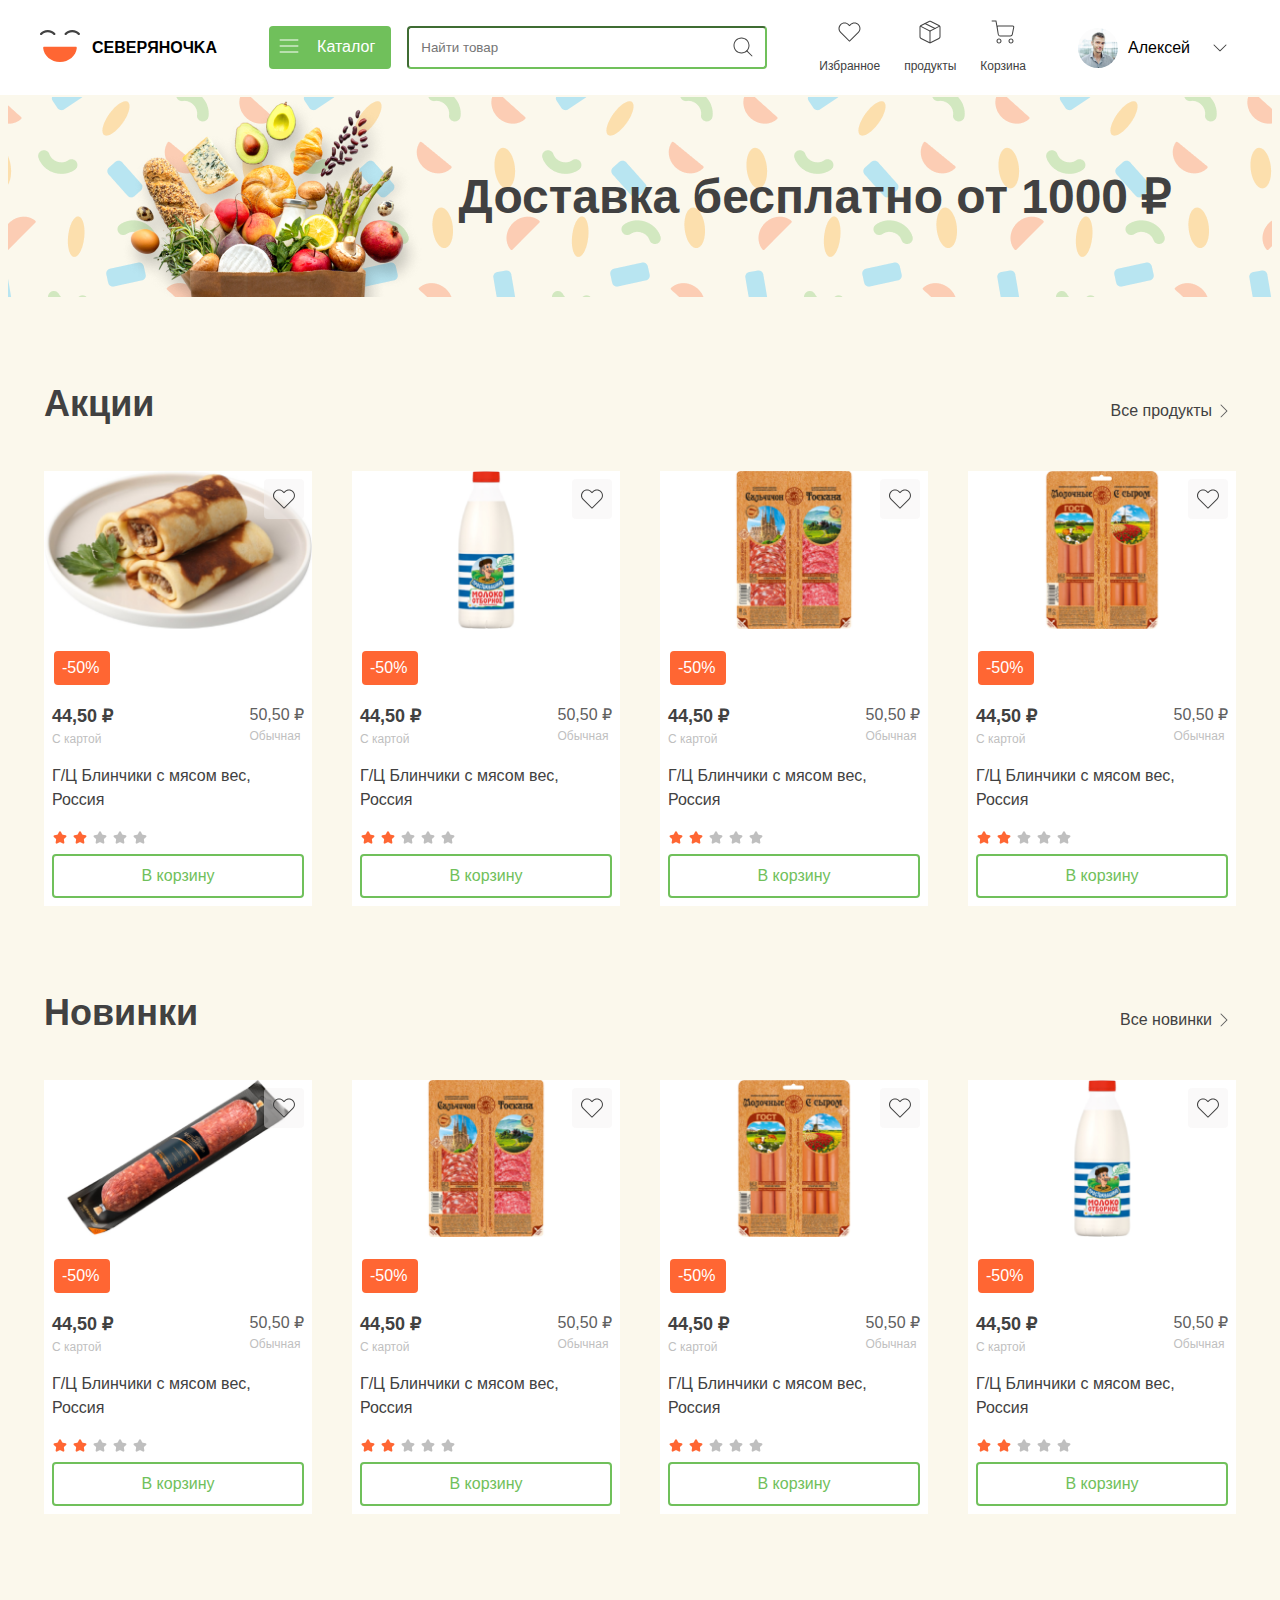
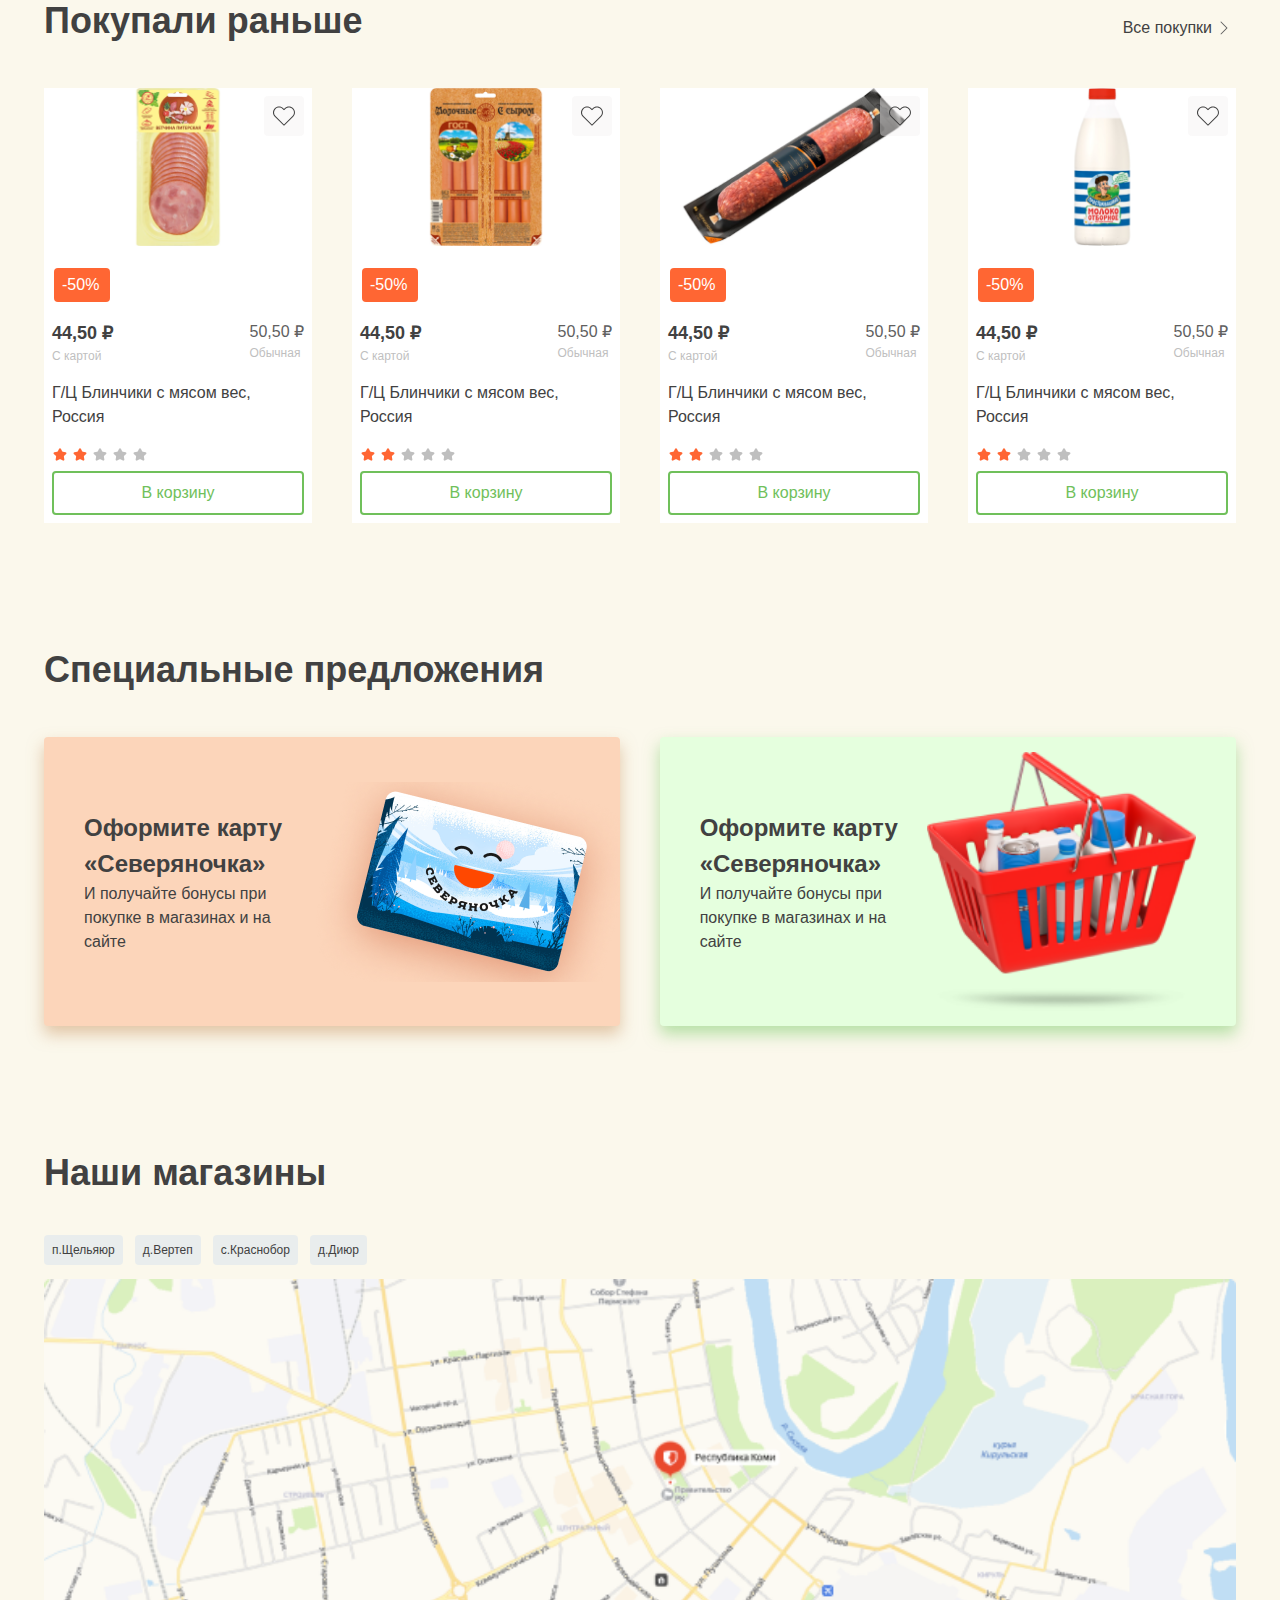
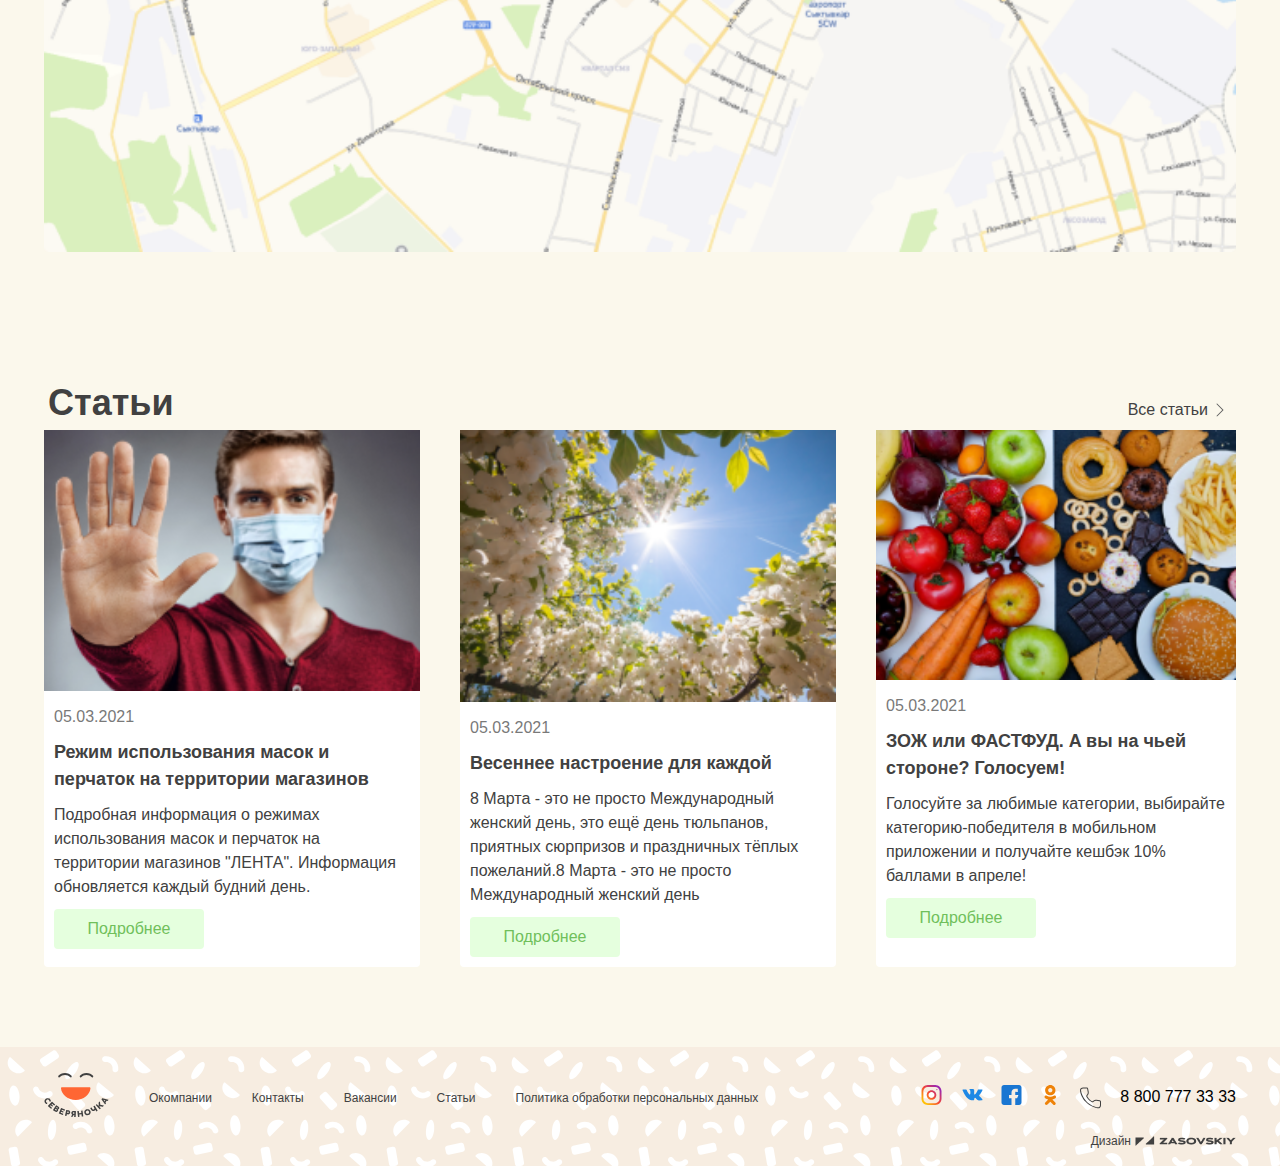
==== index.html @ 09db4077 "first commit" ====
<!DOCTYPE html>
<html lang="en">

<head>
   <meta charset="UTF-8">
   <meta name="viewport" content="width=device-width, initial-scale=1.0">
   <title>Document</title>
   <link rel="stylesheet" href="./css/home.min.css">
</head>

<body>

   <nav>
      <div class="nav__container container">
         <div class="logo">
            <a href="#"><img src="./images/main_logo.svg" alt=""></a>
            <p>CEBEPЯHOЧKA</p>
         </div>
         <div class="search">
            <div class="katalog">
               <button><img src="./images/menu_icon.svg" alt=""></button>
               <a href="./page/categories.html">Каталог</a>
            </div>
            <div class="nav__input">
               <input type="text" placeholder="Найти товар">
               <img src="./images/search_img.svg" alt="">
            </div>
         </div>
         <div class="nav__list">
            <ul class="nav__items">
               <li class="nav__item">
                  <img src="./images/like_logo.svg" alt=""> <br>
                  <a href="./page/favorite.html" class="nav__link">Избранное</a>
               </li>

               <li class="nav__item">
                  <img src="./images/product_logo.svg" alt=""> <br>
                  <a href="./page/product.html" class="nav__link">продукты</a>
               </li>

               <li class="nav__item">
                  <img src="./images/korzinka_logo.svg" alt=""> <br>
                  <a href="./page/cart.html" class="nav__link">Корзина</a>
               </li>
            </ul>
         </div>
         <div class="nav__user">
            <img src="./images/user_img.svg" alt="">
            <p>Алексей</p>
            <img src="./images/Button_arrow.svg" alt="">
         </div>
      </div>
   </nav>

   <main>
      <section class="home">
         <div class="container home__container">
            <img src="./images/home_img.png" alt="">
            <h1>Доставка бесплатно от 1000 ₽</h1>
         </div>
      </section>
      <section class="aksiya">
         <div class="aksiya__container container">
            <p>Акции</p>
            <div>
               <a href="#">Bce продукты</a>
               <img src="./images/arrow-right.svg" alt="">
            </div>
         </div>

         <div class="box__container container">
            <div class="card">
               <img class="mute" src="./images/card_one.png" alt="">
               <button><img class="like" src="./images/heart_like.svg" alt=""></button>
               <div class="skidka">-50%</div>
               <div class="box__element">
                  <p><b>44,50 ₽</b> <br>C картой</p>
                  <p><span>50,50 ₽</span> <br>Обычная</p>
               </div>
               <div class="box__content">
                  <p>Г/Ц Блинчики c мясом вес, <br> Россия</p>

                  <br>

                  <div class="star">
                     <img src="./images/color_star.svg" alt="">
                     <img src="./images/color_star.svg" alt="">
                     <img src="./images/star.svg" alt="">
                     <img src="./images/star.svg" alt="">
                     <img src="./images/star.svg" alt="">
                  </div>

                  <button>B корзину</button>
               </div>
            </div>

            <div class="card">
               <img class="mute" src="./images/milk_img.png" alt="">
               <button><img class="like" src="./images/heart_like.svg" alt=""></button>
               <div class="skidka">-50%</div>
               <div class="box__element">
                  <p><b>44,50 ₽</b> <br>C картой</p>
                  <p><span>50,50 ₽</span> <br>Обычная</p>
               </div>
               <div class="box__content">
                  <p>Г/Ц Блинчики c мясом вес, <br> Россия</p>

                  <br>

                  <div class="star">
                     <img src="./images/color_star.svg" alt="">
                     <img src="./images/color_star.svg" alt="">
                     <img src="./images/star.svg" alt="">
                     <img src="./images/star.svg" alt="">
                     <img src="./images/star.svg" alt="">
                  </div>

                  <button>B корзину</button>
               </div>
            </div>

            <div class="card">
               <img class="mute" src="./images/card_three.png" alt="">
               <button><img class="like" src="./images/heart_like.svg" alt=""></button>
               <div class="skidka">-50%</div>
               <div class="box__element">
                  <p><b>44,50 ₽</b> <br>C картой</p>
                  <p><span>50,50 ₽</span> <br>Обычная</p>
               </div>
               <div class="box__content">
                  <p>Г/Ц Блинчики c мясом вес, <br> Россия</p>

                  <br>

                  <div class="star">
                     <img src="./images/color_star.svg" alt="">
                     <img src="./images/color_star.svg" alt="">
                     <img src="./images/star.svg" alt="">
                     <img src="./images/star.svg" alt="">
                     <img src="./images/star.svg" alt="">
                  </div>

                  <button>B корзину</button>
               </div>
            </div>

            <div class="card">
               <img class="mute" src="./images/card_four.png" alt="">
               <button><img class="like" src="./images/heart_like.svg" alt=""></button>
               <div class="skidka">-50%</div>
               <div class="box__element">
                  <p><b>44,50 ₽</b> <br>C картой</p>
                  <p><span>50,50 ₽</span> <br>Обычная</p>
               </div>
               <div class="box__content">
                  <p>Г/Ц Блинчики c мясом вес, <br> Россия</p>

                  <br>

                  <div class="star">
                     <img src="./images/color_star.svg" alt="">
                     <img src="./images/color_star.svg" alt="">
                     <img src="./images/star.svg" alt="">
                     <img src="./images/star.svg" alt="">
                     <img src="./images/star.svg" alt="">
                  </div>

                  <button>B корзину</button>
               </div>
            </div>
         </div>
      </section>

      <section class="aksiya">
         <div class="aksiya__container container">
            <p>Новинки</p>
            <div>
               <a href="#">Bce новинки</a>
               <img src="./images/arrow-right.svg" alt="">
            </div>
         </div>

         <div class="box__container container">
            <div class="card">
               <img class="mute" src="./images/card_five.png" alt="">
               <button><img class="like" src="./images/heart_like.svg" alt=""></button>
               <div class="skidka">-50%</div>
               <div class="box__element">
                  <p><b>44,50 ₽</b> <br>C картой</p>
                  <p><span>50,50 ₽</span> <br>Обычная</p>
               </div>
               <div class="box__content">
                  <p>Г/Ц Блинчики c мясом вес, <br> Россия</p>

                  <br>

                  <div class="star">
                     <img src="./images/color_star.svg" alt="">
                     <img src="./images/color_star.svg" alt="">
                     <img src="./images/star.svg" alt="">
                     <img src="./images/star.svg" alt="">
                     <img src="./images/star.svg" alt="">
                  </div>

                  <button>B корзину</button>
               </div>
            </div>

            <div class="card">
               <img class="mute" src="./images/card_three.png" alt="">
               <button><img class="like" src="./images/heart_like.svg" alt=""></button>
               <div class="skidka">-50%</div>
               <div class="box__element">
                  <p><b>44,50 ₽</b> <br>C картой</p>
                  <p><span>50,50 ₽</span> <br>Обычная</p>
               </div>
               <div class="box__content">
                  <p>Г/Ц Блинчики c мясом вес, <br> Россия</p>

                  <br>

                  <div class="star">
                     <img src="./images/color_star.svg" alt="">
                     <img src="./images/color_star.svg" alt="">
                     <img src="./images/star.svg" alt="">
                     <img src="./images/star.svg" alt="">
                     <img src="./images/star.svg" alt="">
                  </div>

                  <button>B корзину</button>
               </div>
            </div>

            <div class="card">
               <img class="mute" src="./images/card_four.png" alt="">
               <button><img class="like" src="./images/heart_like.svg" alt=""></button>
               <div class="skidka">-50%</div>
               <div class="box__element">
                  <p><b>44,50 ₽</b> <br>C картой</p>
                  <p><span>50,50 ₽</span> <br>Обычная</p>
               </div>
               <div class="box__content">
                  <p>Г/Ц Блинчики c мясом вес, <br> Россия</p>

                  <br>

                  <div class="star">
                     <img src="./images/color_star.svg" alt="">
                     <img src="./images/color_star.svg" alt="">
                     <img src="./images/star.svg" alt="">
                     <img src="./images/star.svg" alt="">
                     <img src="./images/star.svg" alt="">
                  </div>

                  <button>B корзину</button>
               </div>
            </div>

            <div class="card">
               <img class="mute" src="./images/milk_img.png" alt="">
               <button><img class="like" src="./images/heart_like.svg" alt=""></button>
               <div class="skidka">-50%</div>
               <div class="box__element">
                  <p><b>44,50 ₽</b> <br>C картой</p>
                  <p><span>50,50 ₽</span> <br>Обычная</p>
               </div>
               <div class="box__content">
                  <p>Г/Ц Блинчики c мясом вес, <br> Россия</p>

                  <br>

                  <div class="star">
                     <img src="./images/color_star.svg" alt="">
                     <img src="./images/color_star.svg" alt="">
                     <img src="./images/star.svg" alt="">
                     <img src="./images/star.svg" alt="">
                     <img src="./images/star.svg" alt="">
                  </div>

                  <button>B корзину</button>
               </div>
            </div>
         </div>
      </section>

      <section class="aksiya">
         <div class="aksiya__container container">
            <p>Покупали раньше</p>
            <div>
               <a href="#">Все покупки</a>
               <img src="./images/arrow-right.svg" alt="">
            </div>
         </div>

         <div class="box__container container">
            <div class="card">
               <img class="mute" src="./images/card_finllay.png" alt="">
               <button><img class="like" src="./images/heart_like.svg" alt=""></button>
               <div class="skidka">-50%</div>
               <div class="box__element">
                  <p><b>44,50 ₽</b> <br>C картой</p>
                  <p><span>50,50 ₽</span> <br>Обычная</p>
               </div>
               <div class="box__content">
                  <p>Г/Ц Блинчики c мясом вес, <br> Россия</p>

                  <br>

                  <div class="star">
                     <img src="./images/color_star.svg" alt="">
                     <img src="./images/color_star.svg" alt="">
                     <img src="./images/star.svg" alt="">
                     <img src="./images/star.svg" alt="">
                     <img src="./images/star.svg" alt="">
                  </div>

                  <button>B корзину</button>
               </div>
            </div>

            <div class="card">
               <img class="mute" src="./images/card_four.png" alt="">
               <button><img class="like" src="./images/heart_like.svg" alt=""></button>
               <div class="skidka">-50%</div>
               <div class="box__element">
                  <p><b>44,50 ₽</b> <br>C картой</p>
                  <p><span>50,50 ₽</span> <br>Обычная</p>
               </div>
               <div class="box__content">
                  <p>Г/Ц Блинчики c мясом вес, <br> Россия</p>

                  <br>

                  <div class="star">
                     <img src="./images/color_star.svg" alt="">
                     <img src="./images/color_star.svg" alt="">
                     <img src="./images/star.svg" alt="">
                     <img src="./images/star.svg" alt="">
                     <img src="./images/star.svg" alt="">
                  </div>

                  <button>B корзину</button>
               </div>
            </div>

            <div class="card">
               <img class="mute" src="./images/card_five.png" alt="">
               <button><img class="like" src="./images/heart_like.svg" alt=""></button>
               <div class="skidka">-50%</div>
               <div class="box__element">
                  <p><b>44,50 ₽</b> <br>C картой</p>
                  <p><span>50,50 ₽</span> <br>Обычная</p>
               </div>
               <div class="box__content">
                  <p>Г/Ц Блинчики c мясом вес, <br> Россия</p>

                  <br>

                  <div class="star">
                     <img src="./images/color_star.svg" alt="">
                     <img src="./images/color_star.svg" alt="">
                     <img src="./images/star.svg" alt="">
                     <img src="./images/star.svg" alt="">
                     <img src="./images/star.svg" alt="">
                  </div>

                  <button>B корзину</button>
               </div>
            </div>

            <div class="card">
               <img class="mute" src="./images/milk_img.png" alt="">
               <button><img class="like" src="./images/heart_like.svg" alt=""></button>
               <div class="skidka">-50%</div>
               <div class="box__element">
                  <p><b>44,50 ₽</b> <br>C картой</p>
                  <p><span>50,50 ₽</span> <br>Обычная</p>
               </div>
               <div class="box__content">
                  <p>Г/Ц Блинчики c мясом вес, <br> Россия</p>

                  <br>

                  <div class="star">
                     <img src="./images/color_star.svg" alt="">
                     <img src="./images/color_star.svg" alt="">
                     <img src="./images/star.svg" alt="">
                     <img src="./images/star.svg" alt="">
                     <img src="./images/star.svg" alt="">
                  </div>

                  <button>B корзину</button>
               </div>
            </div>
         </div>
      </section>

      <section class="two_cards">
         <div class="two_cards__container container">
            <h2>Специальные предложения</h2>

            <div class="cards  ">
               <div class="card_comman">
                  <span>
                     <h3>Оформите карту «Северяночка»</h3>
                     <p>И получайте бонусы при покупке в магазинах и на сайте</p>
                  </span>
                  <img src="./images/karta.png" alt="karta">
               </div>

               <div class="card_comman  card__two">
                  <span>
                     <h3>Оформите карту «Северяночка»</h3>
                     <p>И получайте бонусы при покупке в магазинах и на сайте</p>
                  </span>
                  <img src="./images/karta2.png" alt="karta">
               </div>
            </div>
         </div>
      </section>


      <section class="two_cards">
         <div class="two_cards__container container">
            <h2>Наши магазины</h2>


            <ul class="aptap">
               <li><a href="">п.Щельяюр</a></li>
               <li><a href="">д.Вертеп</a></li>
               <li><a href="">c.Краснобор</a></li>
               <li><a href="">д.Диюр</a></li>
            </ul>

            <div class="map">
               <img src="./images/card_map.png" alt="card_map">
            </div>
         </div>
      </section>


      <section class="statik">
         <div class="statik__container container">
            <div class="aksiya__container container">
               <p>Статьи</p>
               <div>
                  <a href="#">Все статьи</a>
                  <img src="./images/arrow-right.svg" alt="">
               </div>
            </div>

            <div class="statik__box">
               <div class="statik__card">
                  <img src="./images/human.png" alt="">
                  <div class="statik__content">
                     <p style="opacity: 0.7;">05.03.2021</p>

                     <h3>Режим использования масок и перчаток на территории магазинов</h3>

                     <p>Подробная информация o режимах использования масок и перчаток на территории магазинов "ЛЕНТА".
                        Информация обновляется каждый будний день.</p>

                     <button>Подробнее</button>
                  </div>
               </div>


               <div class="statik__card">
                  <img src="./images/sprint_img.png" alt="">
                  <div class="statik__content">
                     <p style="opacity: 0.7;">05.03.2021</p>

                     <h3>Весеннее настроение для каждой</h3>

                     <p>8 Марта - это не просто Международный женский день, это ещё день тюльпанов, приятных сюрпризов и
                        праздничных тёплых пожеланий.8 Марта - это не просто Международный женский день</p>

                     <button>Подробнее</button>
                  </div>
               </div>


               <div class="statik__card">
                  <img src="./images/fructe_img.png" alt="">
                  <div class="statik__content">
                     <p style="opacity: 0.7;">05.03.2021</p>

                     <h3>ЗОЖ или ФАСТФУД. A вы на чьей стороне? Голосуем!</h3>

                     <p>Голосуйте за любимые категории, выбирайте категорию-победителя в мобильном приложении и
                        получайте кешбэк 10% баллами в апреле!</p>

                     <button>Подробнее</button>
                  </div>
               </div>
            </div>
         </div>
      </section>
   </main>


   <footer>

      <div class="container footer__container">
         <ul class="footer__list">
            <li><a href=""><img src="./images/seberyonka_logo.svg" alt=""></a></li>
            <li class="footer__item"><a href="" class="footer__link">Окомпании</a></li>
            <li class="footer__item"><a href="" class="footer__link">Контакты</a></li>
            <li class="footer__item"><a href="" class="footer__link">Вакансии</a></li>
            <li class="footer__item"><a href="" class="footer__link">Статьи</a></li>
            <li class="footer__item  none"><a href="" class="footer__link">Политика обработки персональных данных</a>
            </li>
         </ul>


         <div class="connect">

            <a href="#"><img src="./images/instagram.svg" alt=""></a>
            <a href="#"><img src="./images/vkontakte.svg" alt=""></a>
            <a href="#"><img src="./images/feecbook.svg" alt=""></a>
            <a href="#"><img src="./images/ok.svg" alt=""></a>
            <img src="./images/phone_img.svg" alt="">

            <p>8 800 777 33 33</p>
         </div>
      </div>

      <div class="support container">
         <p>Дизайн</p>
         <a href="#"><img src="./images/zasovskiy.png" alt=""></a>
      </div>
   </footer>

   <div class="nav__footer container">
      <ul class="nav__footer__list">
         <li>
            <a href=""><img src="./images/menu_black.svg" alt=""> <br>Каталог</a>
         </li>

         <li>
            <a href=""><img src="./images/heart_like.svg" alt=""> <br>Избранное</a>
         </li>

         <li>
            <a href=""><img src="./images/product_logo.svg" alt=""> <br>Заказы</a>
         </li>

         <li>
            <a href=""><img src="./images/korzinka_logo.svg" alt=""> <br>Корзинаг</a>
         </li>

         <li>
            <a href=""><img src="./images/user_img.svg" alt=""></a>
         </li>
      </ul>
   </div>


   <script src="./js/main.js"></script>
</body>

</html>
---- css/home.min.css ----
@font-face{font-family:"Rubik",sans-serif;src:url(../../fonts/Rubik-Regular.ttf)}@font-face{font-family:"Rubik",sans-serif;src:url(../../fonts/Rubik-Medium.ttf)}@font-face{font-family:"Rubik",sans-serif;src:url(../../fonts/Rubik-SemiBold.ttf)}@font-face{font-family:"Rubik",sans-serif;src:url(../../fonts/Rubik-Bold.ttf)}*{margin:0;padding:0}*,*::before,*::after{box-sizing:border-box}body{font-family:"Rubik",sans-serif}ul{list-style-type:none}button{cursor:pointer;border:none}input:focus{outline:none}a{text-decoration:none}.container{max-width:1200px;padding:0 4px;margin:0 auto}nav{position:fixed;width:100%;background-color:#fff;z-index:1}.nav__container{padding:20px 0;display:flex;align-items:center;justify-content:space-between}.logo{display:flex;align-items:center;gap:12px}.logo p{font-weight:700}.search{display:flex;align-items:center;gap:16px}.search .katalog{padding:8px;background-color:#70c05b;display:flex;align-items:center;gap:8px;border-radius:4px}.search .katalog a{padding:0 8px;margin-bottom:2px;color:#fff;font-size:16px;font-style:normal;font-weight:400;line-height:150%}.search .katalog button{background-color:rgba(0,0,0,0)}.nav__input{position:relative}.nav__input input{width:360px;padding:12px;border-color:#70c05b;border-radius:4px}.nav__input img{position:absolute;margin:4px;left:320px;top:5px}.nav__items{display:flex;gap:24px}.nav__items .nav__item{text-align:center}.nav__items .nav__item img{margin-bottom:8px}.nav__items .nav__item a{color:#414141;font-size:12px;font-style:normal;font-weight:400;line-height:150%}.nav__user{display:flex;align-items:center;gap:10px}main{padding-top:97px;background-color:#fbf8ec;padding-left:8px;padding-right:8px}@media(max-width: 768px){nav{padding:0 16px}.logo p{display:none}.search .katalog a{display:none}.nav__user{display:none}}@media(max-width: 360px){.search .katalog{display:none}.search .nav__input input{width:250px;margin-left:16px}.search .nav__input img{left:230px}.nav__list{display:none}}footer{padding:26px 0 16px 0;background-image:url(../../images/back_two.svg);width:100%;background-color:#f7ede1}.nav__footer{display:none}.footer__container{display:flex;align-items:center;justify-content:space-between}.footer__container .logo,.footer__container .footer__list,.footer__container .socila,.footer__container .connect{display:flex;align-items:center}.footer__container .logo a,.footer__container .footer__list a,.footer__container .socila a,.footer__container .connect a{color:#414141;font-size:12px;font-style:normal;font-weight:400;line-height:150%}.footer__container .footer__list{gap:40px}.footer__container .connect{gap:16px}.support{margin-top:10px;display:flex;justify-content:end;gap:4px}.support p{color:#414141;font-size:12px;font-style:normal;font-weight:400;line-height:150%}@media(max-width: 768px){.footer__container{display:block}.footer__container .footer__list{gap:10px;padding:8px;padding-bottom:16px}.footer__container .footer__list .none{display:none}.footer__container .connect{padding-left:20px}}@media(max-width: 360px){footer{margin-bottom:60px}.footer__list{display:block}.nav__footer{display:inline}}.nav__footer__list{width:100%;position:fixed;left:0;bottom:0;padding:16px 8px;display:flex;justify-content:space-between;background-color:#fff}.nav__footer__list li a{color:#414141;font-size:8px;font-style:normal;font-weight:400;line-height:150%}.home{background-image:url(../../images/background.png);height:200px;width:100%}.home__container{display:flex;align-items:center;justify-content:center;gap:16px}.home__container h1{color:#414141;font-size:48px;font-style:normal;font-weight:700;line-height:150%}@media(max-width: 360px){.home{height:80px}.home .home__container img{display:none}.home .home__container h1{padding-top:30px;font-size:18px;font-style:normal;font-weight:700;line-height:150%}}.aksiya{padding-top:80px}.aksiya__container{display:flex;align-items:baseline;justify-content:space-between}.aksiya__container p{color:#414141;font-size:36px;font-style:normal;font-weight:700;line-height:150%}.aksiya__container div{display:flex;align-items:center}.aksiya__container div a{color:#414141;font-size:16px;font-style:normal;font-weight:400;line-height:150%}.aksiya__container div a img{margin-top:2px}.box__container{padding-top:40px;display:grid;grid-template-columns:auto auto auto auto;gap:40px}.box__container .card{position:relative;background-color:#fff;max-width:272px;height:auto}.box__container .card .mute{width:100%}.box__container .card .like{border-radius:4px;background-color:rgba(243,242,241,.4549019608);padding:8px;position:absolute;top:8px;right:8px}.box__container .card .like:hover{background-color:red}.box__container .card .like:active{background-color:#70c05b}.box__container .card .skidka{margin-left:10px;margin-bottom:10px;width:56px;padding:8px;color:#fff;background-color:#9c410f;border-radius:4px;background:var(--main-primary, #F63)}.box__container .card .box__element{padding:8px;display:flex;justify-content:space-between}.box__container .card .box__element p{font-size:12px;font-style:normal;font-weight:400;line-height:150%;color:#bfbfbf}.box__container .card .box__element p b{color:#414141;font-size:18px;font-style:normal;font-weight:700;line-height:150%}.box__container .card .box__element p span{font-size:16px;font-style:normal;font-weight:400;line-height:150%;color:#606060}.box__content{padding:8px}.box__content p{color:#414141;font-size:16px;font-style:normal;font-weight:400;line-height:150%}.box__content .star{display:flex;gap:4px}.box__content button{margin-top:8px;background-color:#fff;color:#70c05b;font-size:16px;font-style:normal;font-weight:400;line-height:150%;padding:8px;width:100%;border-radius:4px;border:2px solid #70c05b;transition:.5s}.box__content button:hover{background-color:#f63;color:#fff;border:2px solid #f63}@media(max-width: 768px){.box__container{grid-template-columns:repeat(3, auto)}.box__container .card{width:208px}}@media(max-width: 368px){.box__container{grid-template-columns:repeat(2, auto)}.box__container .card{width:144px}}.two_cards{padding-top:120px}.two_cards .two_cards__container h2{padding-bottom:40px;color:#414141;font-size:36px;font-style:normal;font-weight:700;line-height:150%}.two_cards .cards{display:flex;gap:40px}.two_cards .cards .card_comman{width:584px;padding:15px 0 15px 40px;display:flex;align-items:center;background-color:#fcd5ba;border-radius:4px;box-shadow:0px 8px 16px 0px rgba(202,147,96,.5);overflow:hidden}.two_cards .cards .card_comman img{width:100%}.two_cards .cards .card_comman h3{color:#414141;font-size:24px;font-style:normal;font-weight:700;line-height:150%}.two_cards .cards .card_comman p{color:#414141;font-size:16px;font-style:normal;font-weight:400;line-height:150%}.two_cards .cards .card__two{padding:15px 40px;background-color:#e5ffde;box-shadow:0px 8px 16px 0px rgba(114,202,96,.5)}@media(max-width: 768px){.two_cards__container .cards{flex-direction:column;justify-content:center}.two_cards__container .cards .card_comman{width:100%}}.aptap{display:flex;gap:12px}.aptap li a{color:#414141;font-size:12px;font-style:normal;font-weight:400;line-height:150%;padding:8px;background-color:#e9eded;border-radius:4px;transition:.5s}.aptap li a:hover{background-color:#70c05b;color:#fff}.map{padding-top:20px}.map img{width:100%}.statik{padding-bottom:80px}.statik .statik__container{padding-top:120px}.statik .statik__container h2{padding-bottom:40px;color:#414141;font-size:36px;font-style:normal;font-weight:700;line-height:150%}.statik .statik__container .statik__box{display:flex;gap:40px}.statik .statik__container .statik__box .statik__card{max-width:376px;border-radius:4px;background-color:#fff;transition:.5s}.statik .statik__container .statik__box .statik__card img{width:100%}.statik .statik__container .statik__box .statik__card .statik__content{padding:10px}.statik .statik__container .statik__box .statik__card .statik__content .text{display:flex}.statik .statik__container .statik__box .statik__card .statik__content p{padding-bottom:10px;color:#414141;font-size:16px;font-style:normal;font-weight:400;line-height:150%}.statik .statik__container .statik__box .statik__card .statik__content h3{margin-bottom:10px;color:#414141;font-size:18px;font-style:normal;font-weight:700;line-height:150%}.statik .statik__container .statik__box .statik__card .statik__content button{padding:8px;width:150px;border-radius:4px;background-color:#e5ffde;color:#70c05b;text-align:center;font-size:16px;font-style:normal;font-weight:400;line-height:150%;transition:.5s}.statik .statik__container .statik__box .statik__card .statik__content button:hover{color:#fff;background-color:#70c05b}.statik .statik__container .statik__box .statik__card:hover{box-shadow:4px 8px 16px 0px rgba(255,102,51,.2)}@media(max-width: 768px){.statik__container .statik__box{flex-direction:column}}
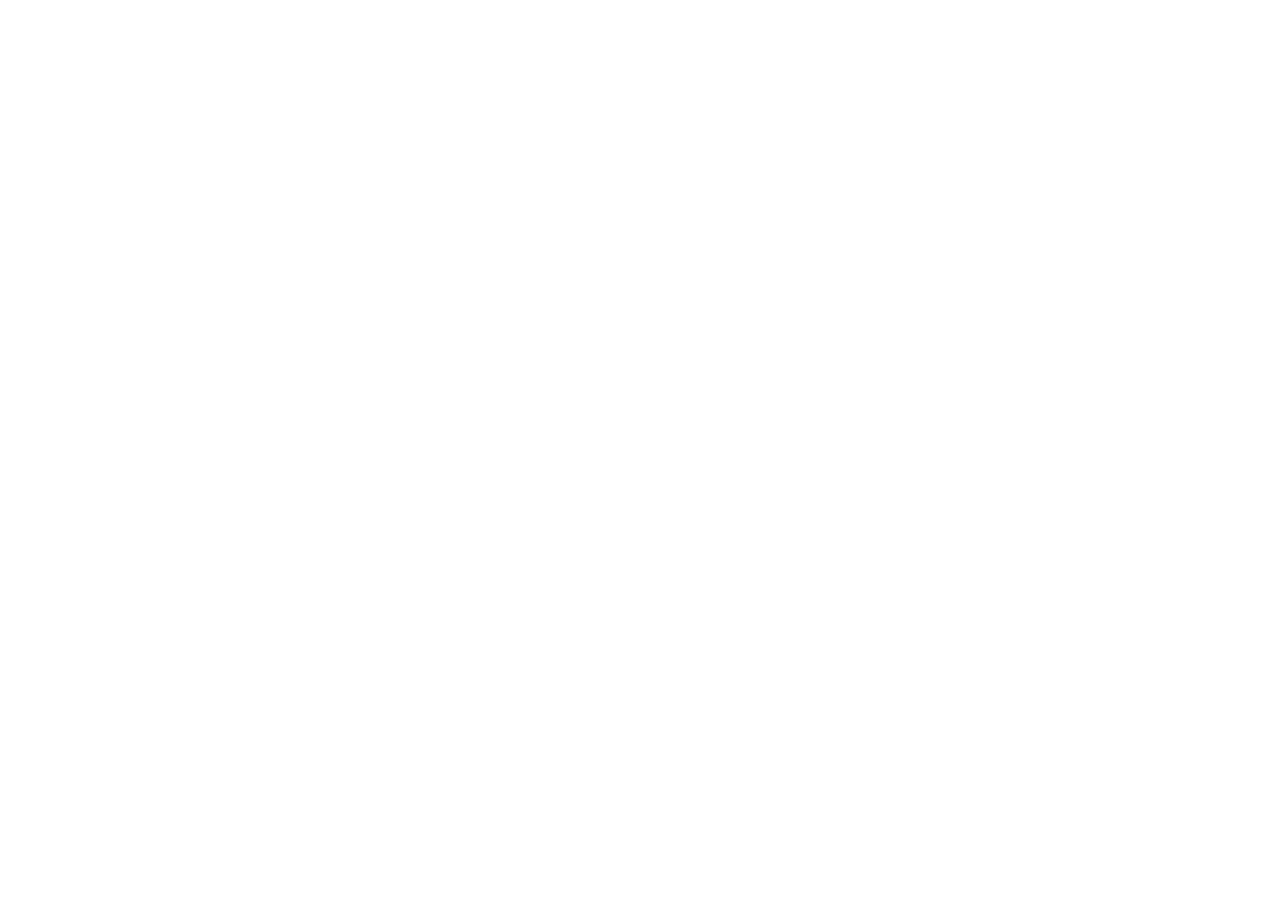
==== commit ca5e9cbf: "delete" ====
--- a/index.html
+++ b/index.html
@@ -7,556 +7,9 @@
    <title>Document</title>
    <link rel="stylesheet" href="./css/home.min.css">
 </head>
-
 <body>
-
-   <nav>
-      <div class="nav__container container">
-         <div class="logo">
-            <a href="#"><img src="./images/main_logo.svg" alt=""></a>
-            <p>CEBEPЯHOЧKA</p>
-         </div>
-         <div class="search">
-            <div class="katalog">
-               <button><img src="./images/menu_icon.svg" alt=""></button>
-               <a href="./page/categories.html">Каталог</a>
-            </div>
-            <div class="nav__input">
-               <input type="text" placeholder="Найти товар">
-               <img src="./images/search_img.svg" alt="">
-            </div>
-         </div>
-         <div class="nav__list">
-            <ul class="nav__items">
-               <li class="nav__item">
-                  <img src="./images/like_logo.svg" alt=""> <br>
-                  <a href="./page/favorite.html" class="nav__link">Избранное</a>
-               </li>
-
-               <li class="nav__item">
-                  <img src="./images/product_logo.svg" alt=""> <br>
-                  <a href="./page/product.html" class="nav__link">продукты</a>
-               </li>
-
-               <li class="nav__item">
-                  <img src="./images/korzinka_logo.svg" alt=""> <br>
-                  <a href="./page/cart.html" class="nav__link">Корзина</a>
-               </li>
-            </ul>
-         </div>
-         <div class="nav__user">
-            <img src="./images/user_img.svg" alt="">
-            <p>Алексей</p>
-            <img src="./images/Button_arrow.svg" alt="">
-         </div>
-      </div>
-   </nav>
-
-   <main>
-      <section class="home">
-         <div class="container home__container">
-            <img src="./images/home_img.png" alt="">
-            <h1>Доставка бесплатно от 1000 ₽</h1>
-         </div>
-      </section>
-      <section class="aksiya">
-         <div class="aksiya__container container">
-            <p>Акции</p>
-            <div>
-               <a href="#">Bce продукты</a>
-               <img src="./images/arrow-right.svg" alt="">
-            </div>
-         </div>
-
-         <div class="box__container container">
-            <div class="card">
-               <img class="mute" src="./images/card_one.png" alt="">
-               <button><img class="like" src="./images/heart_like.svg" alt=""></button>
-               <div class="skidka">-50%</div>
-               <div class="box__element">
-                  <p><b>44,50 ₽</b> <br>C картой</p>
-                  <p><span>50,50 ₽</span> <br>Обычная</p>
-               </div>
-               <div class="box__content">
-                  <p>Г/Ц Блинчики c мясом вес, <br> Россия</p>
-
-                  <br>
-
-                  <div class="star">
-                     <img src="./images/color_star.svg" alt="">
-                     <img src="./images/color_star.svg" alt="">
-                     <img src="./images/star.svg" alt="">
-                     <img src="./images/star.svg" alt="">
-                     <img src="./images/star.svg" alt="">
-                  </div>
-
-                  <button>B корзину</button>
-               </div>
-            </div>
-
-            <div class="card">
-               <img class="mute" src="./images/milk_img.png" alt="">
-               <button><img class="like" src="./images/heart_like.svg" alt=""></button>
-               <div class="skidka">-50%</div>
-               <div class="box__element">
-                  <p><b>44,50 ₽</b> <br>C картой</p>
-                  <p><span>50,50 ₽</span> <br>Обычная</p>
-               </div>
-               <div class="box__content">
-                  <p>Г/Ц Блинчики c мясом вес, <br> Россия</p>
-
-                  <br>
-
-                  <div class="star">
-                     <img src="./images/color_star.svg" alt="">
-                     <img src="./images/color_star.svg" alt="">
-                     <img src="./images/star.svg" alt="">
-                     <img src="./images/star.svg" alt="">
-                     <img src="./images/star.svg" alt="">
-                  </div>
-
-                  <button>B корзину</button>
-               </div>
-            </div>
-
-            <div class="card">
-               <img class="mute" src="./images/card_three.png" alt="">
-               <button><img class="like" src="./images/heart_like.svg" alt=""></button>
-               <div class="skidka">-50%</div>
-               <div class="box__element">
-                  <p><b>44,50 ₽</b> <br>C картой</p>
-                  <p><span>50,50 ₽</span> <br>Обычная</p>
-               </div>
-               <div class="box__content">
-                  <p>Г/Ц Блинчики c мясом вес, <br> Россия</p>
-
-                  <br>
-
-                  <div class="star">
-                     <img src="./images/color_star.svg" alt="">
-                     <img src="./images/color_star.svg" alt="">
-                     <img src="./images/star.svg" alt="">
-                     <img src="./images/star.svg" alt="">
-                     <img src="./images/star.svg" alt="">
-                  </div>
-
-                  <button>B корзину</button>
-               </div>
-            </div>
-
-            <div class="card">
-               <img class="mute" src="./images/card_four.png" alt="">
-               <button><img class="like" src="./images/heart_like.svg" alt=""></button>
-               <div class="skidka">-50%</div>
-               <div class="box__element">
-                  <p><b>44,50 ₽</b> <br>C картой</p>
-                  <p><span>50,50 ₽</span> <br>Обычная</p>
-               </div>
-               <div class="box__content">
-                  <p>Г/Ц Блинчики c мясом вес, <br> Россия</p>
-
-                  <br>
-
-                  <div class="star">
-                     <img src="./images/color_star.svg" alt="">
-                     <img src="./images/color_star.svg" alt="">
-                     <img src="./images/star.svg" alt="">
-                     <img src="./images/star.svg" alt="">
-                     <img src="./images/star.svg" alt="">
-                  </div>
-
-                  <button>B корзину</button>
-               </div>
-            </div>
-         </div>
-      </section>
-
-      <section class="aksiya">
-         <div class="aksiya__container container">
-            <p>Новинки</p>
-            <div>
-               <a href="#">Bce новинки</a>
-               <img src="./images/arrow-right.svg" alt="">
-            </div>
-         </div>
-
-         <div class="box__container container">
-            <div class="card">
-               <img class="mute" src="./images/card_five.png" alt="">
-               <button><img class="like" src="./images/heart_like.svg" alt=""></button>
-               <div class="skidka">-50%</div>
-               <div class="box__element">
-                  <p><b>44,50 ₽</b> <br>C картой</p>
-                  <p><span>50,50 ₽</span> <br>Обычная</p>
-               </div>
-               <div class="box__content">
-                  <p>Г/Ц Блинчики c мясом вес, <br> Россия</p>
-
-                  <br>
-
-                  <div class="star">
-                     <img src="./images/color_star.svg" alt="">
-                     <img src="./images/color_star.svg" alt="">
-                     <img src="./images/star.svg" alt="">
-                     <img src="./images/star.svg" alt="">
-                     <img src="./images/star.svg" alt="">
-                  </div>
-
-                  <button>B корзину</button>
-               </div>
-            </div>
-
-            <div class="card">
-               <img class="mute" src="./images/card_three.png" alt="">
-               <button><img class="like" src="./images/heart_like.svg" alt=""></button>
-               <div class="skidka">-50%</div>
-               <div class="box__element">
-                  <p><b>44,50 ₽</b> <br>C картой</p>
-                  <p><span>50,50 ₽</span> <br>Обычная</p>
-               </div>
-               <div class="box__content">
-                  <p>Г/Ц Блинчики c мясом вес, <br> Россия</p>
-
-                  <br>
-
-                  <div class="star">
-                     <img src="./images/color_star.svg" alt="">
-                     <img src="./images/color_star.svg" alt="">
-                     <img src="./images/star.svg" alt="">
-                     <img src="./images/star.svg" alt="">
-                     <img src="./images/star.svg" alt="">
-                  </div>
-
-                  <button>B корзину</button>
-               </div>
-            </div>
-
-            <div class="card">
-               <img class="mute" src="./images/card_four.png" alt="">
-               <button><img class="like" src="./images/heart_like.svg" alt=""></button>
-               <div class="skidka">-50%</div>
-               <div class="box__element">
-                  <p><b>44,50 ₽</b> <br>C картой</p>
-                  <p><span>50,50 ₽</span> <br>Обычная</p>
-               </div>
-               <div class="box__content">
-                  <p>Г/Ц Блинчики c мясом вес, <br> Россия</p>
-
-                  <br>
-
-                  <div class="star">
-                     <img src="./images/color_star.svg" alt="">
-                     <img src="./images/color_star.svg" alt="">
-                     <img src="./images/star.svg" alt="">
-                     <img src="./images/star.svg" alt="">
-                     <img src="./images/star.svg" alt="">
-                  </div>
-
-                  <button>B корзину</button>
-               </div>
-            </div>
-
-            <div class="card">
-               <img class="mute" src="./images/milk_img.png" alt="">
-               <button><img class="like" src="./images/heart_like.svg" alt=""></button>
-               <div class="skidka">-50%</div>
-               <div class="box__element">
-                  <p><b>44,50 ₽</b> <br>C картой</p>
-                  <p><span>50,50 ₽</span> <br>Обычная</p>
-               </div>
-               <div class="box__content">
-                  <p>Г/Ц Блинчики c мясом вес, <br> Россия</p>
-
-                  <br>
-
-                  <div class="star">
-                     <img src="./images/color_star.svg" alt="">
-                     <img src="./images/color_star.svg" alt="">
-                     <img src="./images/star.svg" alt="">
-                     <img src="./images/star.svg" alt="">
-                     <img src="./images/star.svg" alt="">
-                  </div>
-
-                  <button>B корзину</button>
-               </div>
-            </div>
-         </div>
-      </section>
-
-      <section class="aksiya">
-         <div class="aksiya__container container">
-            <p>Покупали раньше</p>
-            <div>
-               <a href="#">Все покупки</a>
-               <img src="./images/arrow-right.svg" alt="">
-            </div>
-         </div>
-
-         <div class="box__container container">
-            <div class="card">
-               <img class="mute" src="./images/card_finllay.png" alt="">
-               <button><img class="like" src="./images/heart_like.svg" alt=""></button>
-               <div class="skidka">-50%</div>
-               <div class="box__element">
-                  <p><b>44,50 ₽</b> <br>C картой</p>
-                  <p><span>50,50 ₽</span> <br>Обычная</p>
-               </div>
-               <div class="box__content">
-                  <p>Г/Ц Блинчики c мясом вес, <br> Россия</p>
-
-                  <br>
-
-                  <div class="star">
-                     <img src="./images/color_star.svg" alt="">
-                     <img src="./images/color_star.svg" alt="">
-                     <img src="./images/star.svg" alt="">
-                     <img src="./images/star.svg" alt="">
-                     <img src="./images/star.svg" alt="">
-                  </div>
-
-                  <button>B корзину</button>
-               </div>
-            </div>
-
-            <div class="card">
-               <img class="mute" src="./images/card_four.png" alt="">
-               <button><img class="like" src="./images/heart_like.svg" alt=""></button>
-               <div class="skidka">-50%</div>
-               <div class="box__element">
-                  <p><b>44,50 ₽</b> <br>C картой</p>
-                  <p><span>50,50 ₽</span> <br>Обычная</p>
-               </div>
-               <div class="box__content">
-                  <p>Г/Ц Блинчики c мясом вес, <br> Россия</p>
-
-                  <br>
-
-                  <div class="star">
-                     <img src="./images/color_star.svg" alt="">
-                     <img src="./images/color_star.svg" alt="">
-                     <img src="./images/star.svg" alt="">
-                     <img src="./images/star.svg" alt="">
-                     <img src="./images/star.svg" alt="">
-                  </div>
-
-                  <button>B корзину</button>
-               </div>
-            </div>
-
-            <div class="card">
-               <img class="mute" src="./images/card_five.png" alt="">
-               <button><img class="like" src="./images/heart_like.svg" alt=""></button>
-               <div class="skidka">-50%</div>
-               <div class="box__element">
-                  <p><b>44,50 ₽</b> <br>C картой</p>
-                  <p><span>50,50 ₽</span> <br>Обычная</p>
-               </div>
-               <div class="box__content">
-                  <p>Г/Ц Блинчики c мясом вес, <br> Россия</p>
-
-                  <br>
-
-                  <div class="star">
-                     <img src="./images/color_star.svg" alt="">
-                     <img src="./images/color_star.svg" alt="">
-                     <img src="./images/star.svg" alt="">
-                     <img src="./images/star.svg" alt="">
-                     <img src="./images/star.svg" alt="">
-                  </div>
-
-                  <button>B корзину</button>
-               </div>
-            </div>
-
-            <div class="card">
-               <img class="mute" src="./images/milk_img.png" alt="">
-               <button><img class="like" src="./images/heart_like.svg" alt=""></button>
-               <div class="skidka">-50%</div>
-               <div class="box__element">
-                  <p><b>44,50 ₽</b> <br>C картой</p>
-                  <p><span>50,50 ₽</span> <br>Обычная</p>
-               </div>
-               <div class="box__content">
-                  <p>Г/Ц Блинчики c мясом вес, <br> Россия</p>
-
-                  <br>
-
-                  <div class="star">
-                     <img src="./images/color_star.svg" alt="">
-                     <img src="./images/color_star.svg" alt="">
-                     <img src="./images/star.svg" alt="">
-                     <img src="./images/star.svg" alt="">
-                     <img src="./images/star.svg" alt="">
-                  </div>
-
-                  <button>B корзину</button>
-               </div>
-            </div>
-         </div>
-      </section>
-
-      <section class="two_cards">
-         <div class="two_cards__container container">
-            <h2>Специальные предложения</h2>
-
-            <div class="cards  ">
-               <div class="card_comman">
-                  <span>
-                     <h3>Оформите карту «Северяночка»</h3>
-                     <p>И получайте бонусы при покупке в магазинах и на сайте</p>
-                  </span>
-                  <img src="./images/karta.png" alt="karta">
-               </div>
-
-               <div class="card_comman  card__two">
-                  <span>
-                     <h3>Оформите карту «Северяночка»</h3>
-                     <p>И получайте бонусы при покупке в магазинах и на сайте</p>
-                  </span>
-                  <img src="./images/karta2.png" alt="karta">
-               </div>
-            </div>
-         </div>
-      </section>
-
-
-      <section class="two_cards">
-         <div class="two_cards__container container">
-            <h2>Наши магазины</h2>
-
-
-            <ul class="aptap">
-               <li><a href="">п.Щельяюр</a></li>
-               <li><a href="">д.Вертеп</a></li>
-               <li><a href="">c.Краснобор</a></li>
-               <li><a href="">д.Диюр</a></li>
-            </ul>
-
-            <div class="map">
-               <img src="./images/card_map.png" alt="card_map">
-            </div>
-         </div>
-      </section>
-
-
-      <section class="statik">
-         <div class="statik__container container">
-            <div class="aksiya__container container">
-               <p>Статьи</p>
-               <div>
-                  <a href="#">Все статьи</a>
-                  <img src="./images/arrow-right.svg" alt="">
-               </div>
-            </div>
-
-            <div class="statik__box">
-               <div class="statik__card">
-                  <img src="./images/human.png" alt="">
-                  <div class="statik__content">
-                     <p style="opacity: 0.7;">05.03.2021</p>
-
-                     <h3>Режим использования масок и перчаток на территории магазинов</h3>
-
-                     <p>Подробная информация o режимах использования масок и перчаток на территории магазинов "ЛЕНТА".
-                        Информация обновляется каждый будний день.</p>
-
-                     <button>Подробнее</button>
-                  </div>
-               </div>
-
-
-               <div class="statik__card">
-                  <img src="./images/sprint_img.png" alt="">
-                  <div class="statik__content">
-                     <p style="opacity: 0.7;">05.03.2021</p>
-
-                     <h3>Весеннее настроение для каждой</h3>
-
-                     <p>8 Марта - это не просто Международный женский день, это ещё день тюльпанов, приятных сюрпризов и
-                        праздничных тёплых пожеланий.8 Марта - это не просто Международный женский день</p>
-
-                     <button>Подробнее</button>
-                  </div>
-               </div>
-
-
-               <div class="statik__card">
-                  <img src="./images/fructe_img.png" alt="">
-                  <div class="statik__content">
-                     <p style="opacity: 0.7;">05.03.2021</p>
-
-                     <h3>ЗОЖ или ФАСТФУД. A вы на чьей стороне? Голосуем!</h3>
-
-                     <p>Голосуйте за любимые категории, выбирайте категорию-победителя в мобильном приложении и
-                        получайте кешбэк 10% баллами в апреле!</p>
-
-                     <button>Подробнее</button>
-                  </div>
-               </div>
-            </div>
-         </div>
-      </section>
-   </main>
-
-
-   <footer>
-
-      <div class="container footer__container">
-         <ul class="footer__list">
-            <li><a href=""><img src="./images/seberyonka_logo.svg" alt=""></a></li>
-            <li class="footer__item"><a href="" class="footer__link">Окомпании</a></li>
-            <li class="footer__item"><a href="" class="footer__link">Контакты</a></li>
-            <li class="footer__item"><a href="" class="footer__link">Вакансии</a></li>
-            <li class="footer__item"><a href="" class="footer__link">Статьи</a></li>
-            <li class="footer__item  none"><a href="" class="footer__link">Политика обработки персональных данных</a>
-            </li>
-         </ul>
-
-
-         <div class="connect">
-
-            <a href="#"><img src="./images/instagram.svg" alt=""></a>
-            <a href="#"><img src="./images/vkontakte.svg" alt=""></a>
-            <a href="#"><img src="./images/feecbook.svg" alt=""></a>
-            <a href="#"><img src="./images/ok.svg" alt=""></a>
-            <img src="./images/phone_img.svg" alt="">
-
-            <p>8 800 777 33 33</p>
-         </div>
-      </div>
-
-      <div class="support container">
-         <p>Дизайн</p>
-         <a href="#"><img src="./images/zasovskiy.png" alt=""></a>
-      </div>
-   </footer>
-
-   <div class="nav__footer container">
-      <ul class="nav__footer__list">
-         <li>
-            <a href=""><img src="./images/menu_black.svg" alt=""> <br>Каталог</a>
-         </li>
-
-         <li>
-            <a href=""><img src="./images/heart_like.svg" alt=""> <br>Избранное</a>
-         </li>
-
-         <li>
-            <a href=""><img src="./images/product_logo.svg" alt=""> <br>Заказы</a>
-         </li>
-
-         <li>
-            <a href=""><img src="./images/korzinka_logo.svg" alt=""> <br>Корзинаг</a>
-         </li>
-
-         <li>
-            <a href=""><img src="./images/user_img.svg" alt=""></a>
-         </li>
-      </ul>
-   </div>
 
 
    <script src="./js/main.js"></script>
 </body>
-
 </html>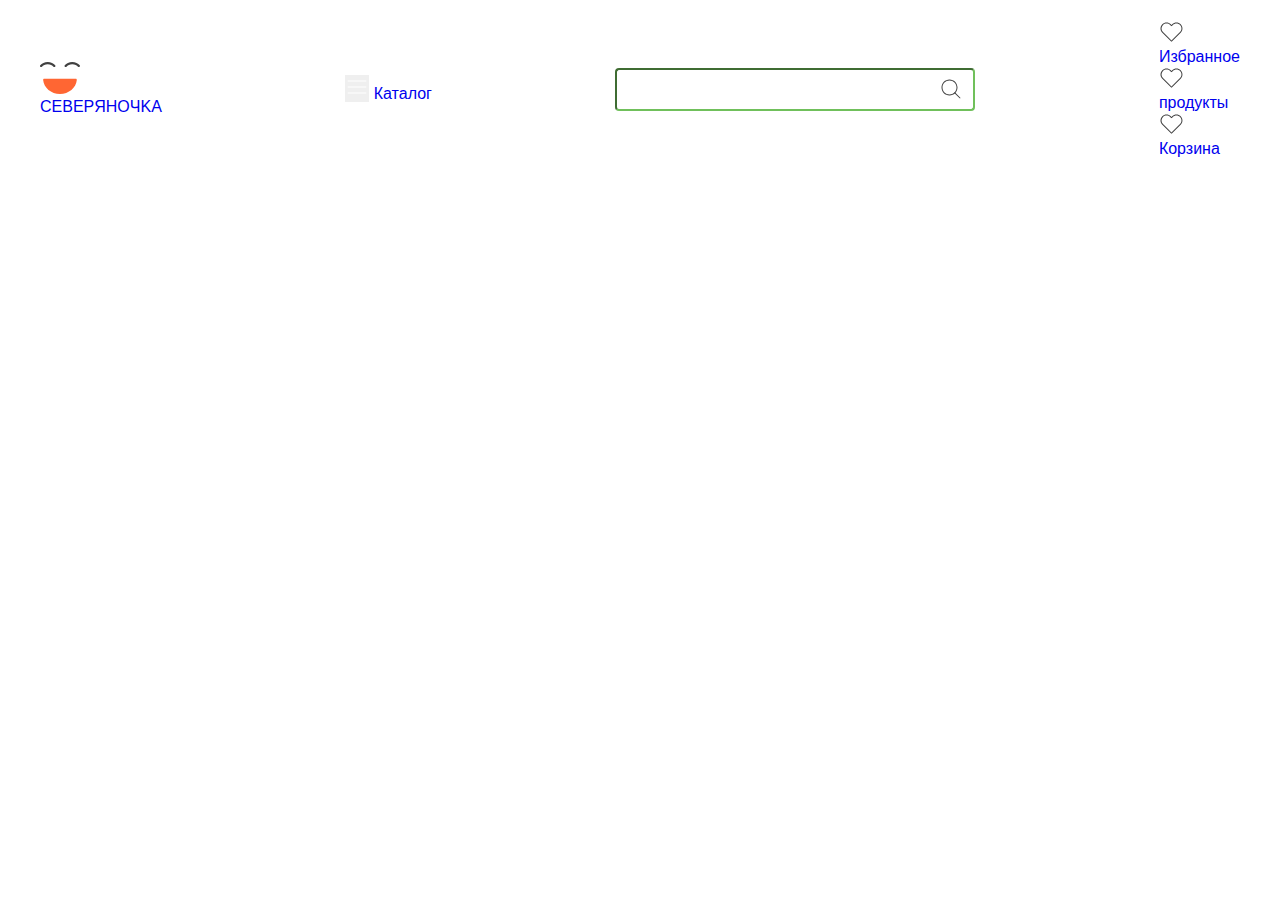
==== commit a9a2dd15: "add" ====
--- a/index.html
+++ b/index.html
@@ -9,7 +9,38 @@
 </head>
 <body>
 
+   <nav>
+      <div class="nav__container container">
+         <a href="#">
+            <img src="./images/main_logo.svg" alt="main_logo">
+            <p>CEBEPЯHOЧKA</p>
+         </a>
+         <div class="nav__button">
+            <button><img src="./images/menu_icon.svg" alt="menu"></button>
+            <a href="#">Каталог</a>
+         </div>
+         <div class="nav__input">
+            <input type="text">
+            <img src="./images/search_img.svg" alt="">
+         </div>
+         <ul class="nav__list">
+            <li><a href="#">
+               <img src="./images/like_logo.svg" alt="">
+               <p>Избранное</p>
+            </a></li>
 
+            <li><a href="#">
+               <img src="./images/like_logo.svg" alt="">
+               <p>продукты</p>
+            </a></li>
+
+            <li><a href="#">
+               <img src="./images/like_logo.svg" alt="">
+               <p>Корзина</p>
+            </a></li>
+         </ul>
+      </div>
+   </nav>
    <script src="./js/main.js"></script>
 </body>
 </html>